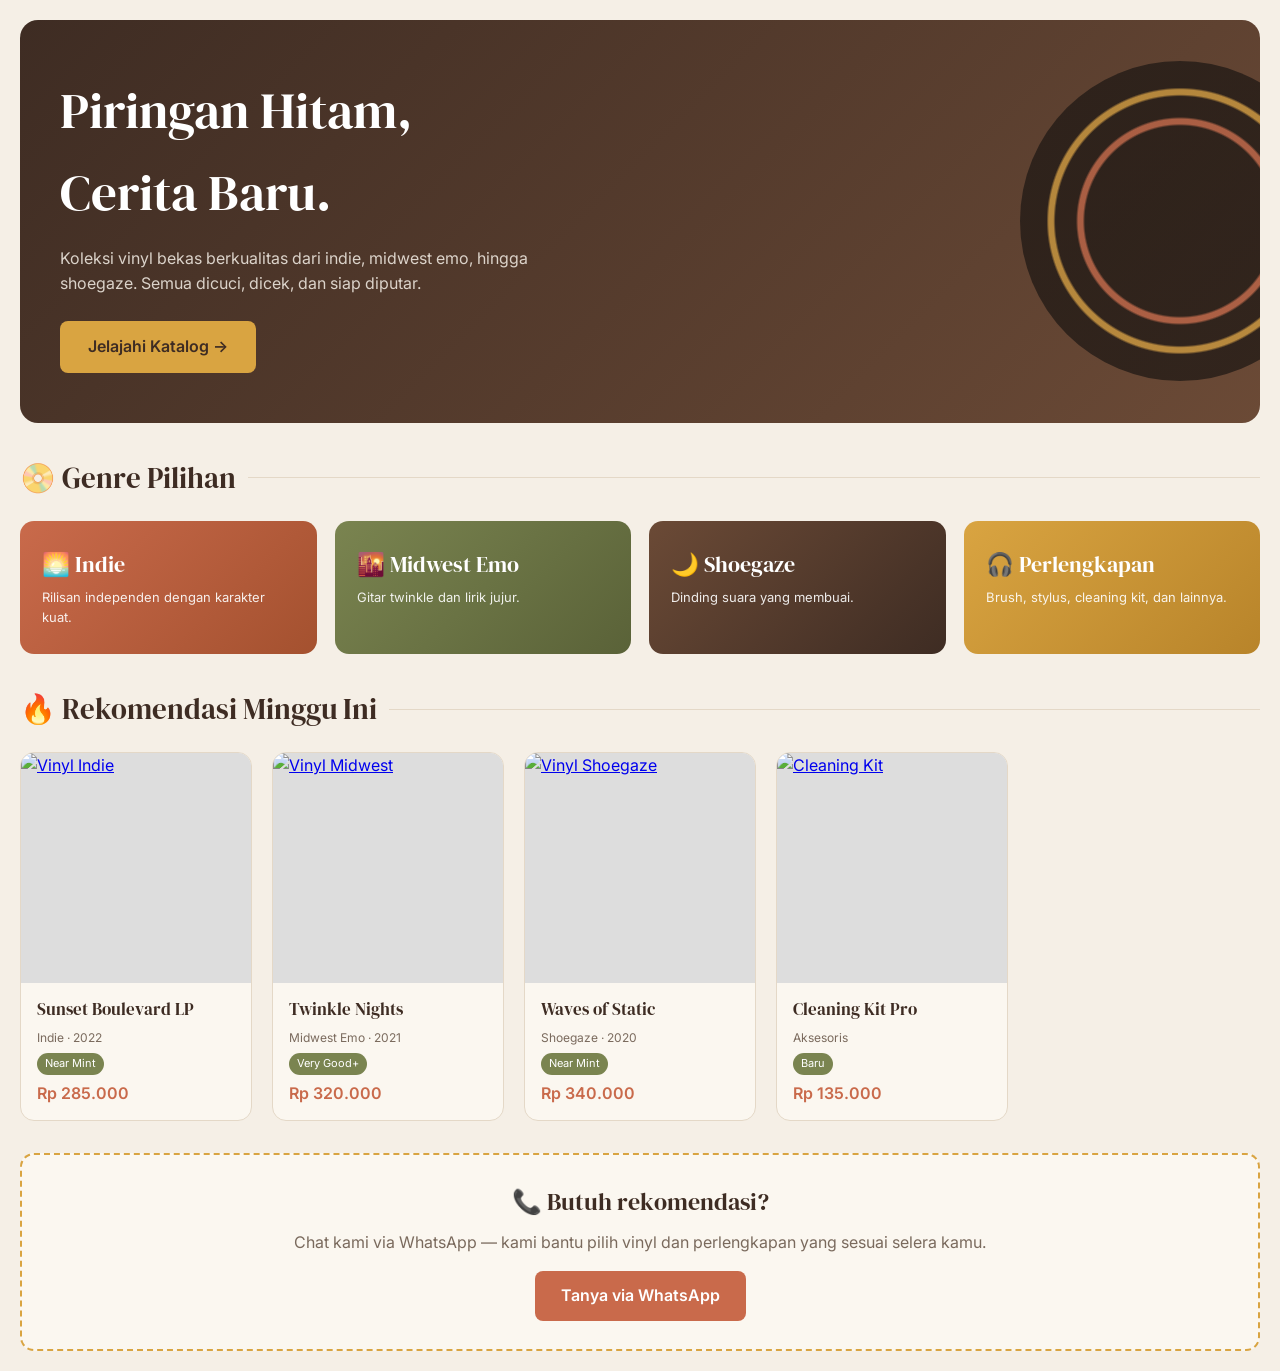
==== home.html @ dedf7e5f "Add files via upload" ====
<!DOCTYPE html>
<html lang="id">
<head>
    <meta charset="UTF-8">
    <meta name="viewport" content="width=device-width, initial-scale=1.0">
    <title>Home — Vinyl Hilmi</title>
    <link href="https://fonts.googleapis.com/css2?family=DM+Serif+Display&family=Inter:wght@400;500;600;700&display=swap" rel="stylesheet">
    <style>
        :root {
            --cream:#F5EFE6; --cream-soft:#FBF7F0; --brown-deep:#3E2C23;
            --brown-warm:#6B4A36; --terracotta:#C96A4B; --terracotta-d:#A4512F;
            --mustard:#D9A441; --olive:#7A8450; --border:#E4D8C7; --text-muted:#7A6A5D;
        }
        * { margin:0; padding:0; box-sizing:border-box; }
        body { font-family:'Inter',sans-serif; background:var(--cream); color:var(--brown-deep); line-height:1.6; padding:20px; }
        h1,h2,h3 { font-family:'DM Serif Display',serif; font-weight:400; }

        .hero {
            background: linear-gradient(135deg, var(--brown-deep) 0%, var(--brown-warm) 100%);
            color: #fff;
            padding: 50px 40px;
            border-radius: 18px;
            margin-bottom: 32px;
            position: relative;
            overflow: hidden;
            animation: fadeUp 0.7s ease-out;
        }
        .hero::after {
            content:"";
            position:absolute; right:-80px; top:50%;
            width:320px; height:320px;
            background: radial-gradient(circle, #1A1512 0 42%, var(--terracotta) 43% 45%, #1A1512 46% 55%, var(--mustard) 56% 58%, #1A1512 59% 100%);
            border-radius:50%;
            transform: translateY(-50%);
            animation: spin 20s linear infinite;
            opacity:0.7;
        }
        @keyframes spin { to { transform: translateY(-50%) rotate(360deg); } }
        @keyframes fadeUp { from { opacity:0; transform: translateY(20px); } to { opacity:1; transform:translateY(0); } }

        .hero h1 { font-size: clamp(2rem, 5vw, 3.2rem); margin-bottom: 12px; position:relative; z-index:2; }
        .hero p { color: rgba(245,239,230,0.85); max-width: 520px; margin-bottom: 24px; position:relative; z-index:2; }
        .hero .btn {
            display:inline-block;
            background: var(--mustard); color: var(--brown-deep);
            padding: 13px 28px; border-radius: 8px;
            font-weight: 600; text-decoration: none;
            position: relative; z-index: 2;
            transition: 0.25s;
        }
        .hero .btn:hover { background: #f0b855; transform: translateY(-2px); }

        .section-title { font-size: 1.8rem; margin: 32px 0 20px; display: flex; align-items: center; gap: 12px; }
        .section-title::after { content:""; flex:1; height:1px; background:var(--border); }

        .grid {
            display: grid;
            grid-template-columns: repeat(auto-fill, minmax(200px, 1fr));
            gap: 20px;
        }
        .card {
            background: var(--cream-soft);
            border: 1px solid var(--border);
            border-radius: 14px;
            overflow: hidden;
            transition: transform 0.3s, box-shadow 0.3s;
            animation: fadeUp 0.6s ease-out backwards;
        }
        .card:nth-child(1){animation-delay:.05s} .card:nth-child(2){animation-delay:.1s}
        .card:nth-child(3){animation-delay:.15s} .card:nth-child(4){animation-delay:.2s}
        .card:hover { transform: translateY(-6px); box-shadow: 0 14px 30px rgba(62,44,35,0.15); }
        .card a { display:block; overflow:hidden; aspect-ratio: 1/1; background:#ddd; }
        .card img { width:100%; height:100%; object-fit:cover; transition: transform 0.5s; }
        .card:hover img { transform: scale(1.06); }
        .card-body { padding: 14px 16px; }
        .card-body h3 { font-size: 1.05rem; margin-bottom: 4px; }
        .card-body .genre { font-size:12px; color:var(--text-muted); }
        .card-body .price { color: var(--terracotta); font-weight:600; margin-top:6px; }
        .condition {
            display:inline-block; font-size:11px; padding:2px 8px;
            background: var(--olive); color:#fff; border-radius: 20px;
            margin-top: 6px;
        }

        .kategori-row { display:grid; grid-template-columns:repeat(auto-fit,minmax(220px,1fr)); gap:18px; }
        .kategori {
            padding: 26px 22px;
            border-radius: 14px;
            color:#fff;
            text-decoration:none;
            transition: transform 0.3s;
            position:relative;
            overflow:hidden;
        }
        .kategori:hover { transform: translateY(-4px) rotate(-0.5deg); }
        .kategori h3 { font-size:1.4rem; margin-bottom:4px; }
        .kategori p { font-size: 13px; opacity: 0.9; }
        .k-indie   { background: linear-gradient(135deg, #C96A4B, #A4512F); }
        .k-midwest { background: linear-gradient(135deg, #7A8450, #5a6238); }
        .k-shoegaze{ background: linear-gradient(135deg, #6B4A36, #3E2C23); }
        .k-aksesoris{ background: linear-gradient(135deg, #D9A441, #b8842a); }

        .promo {
            margin-top: 32px;
            padding: 28px;
            background: var(--cream-soft);
            border: 2px dashed var(--mustard);
            border-radius: 14px;
            text-align: center;
        }
        .promo h3 { font-size: 1.5rem; margin-bottom: 8px; }
        .promo p { color: var(--text-muted); margin-bottom: 16px; }
        .promo a {
            display:inline-block; background: var(--terracotta); color:#fff;
            padding: 12px 26px; border-radius: 8px; text-decoration:none; font-weight:600;
            transition: 0.25s;
        }
        .promo a:hover { background: var(--terracotta-d); }
    </style>
</head>
<body>

    <section class="hero">
        <h1>Piringan Hitam,<br>Cerita Baru.</h1>
        <p>Koleksi vinyl bekas berkualitas dari indie, midwest emo, hingga shoegaze. Semua dicuci, dicek, dan siap diputar.</p>
        <a href="katalog.html" class="btn">Jelajahi Katalog →</a>
    </section>

    <h2 class="section-title">📀 Genre Pilihan</h2>
    <div class="kategori-row">
        <a href="productsi.html" class="kategori k-indie">
            <h3>🌅 Indie</h3>
            <p>Rilisan independen dengan karakter kuat.</p>
        </a>
        <a href="productsm.html" class="kategori k-midwest">
            <h3>🌇 Midwest Emo</h3>
            <p>Gitar twinkle dan lirik jujur.</p>
        </a>
        <a href="productss.html" class="kategori k-shoegaze">
            <h3>🌙 Shoegaze</h3>
            <p>Dinding suara yang membuai.</p>
        </a>
        <a href="perlengkapan.html" class="kategori k-aksesoris">
            <h3>🎧 Perlengkapan</h3>
            <p>Brush, stylus, cleaning kit, dan lainnya.</p>
        </a>
    </div>

    <h2 class="section-title">🔥 Rekomendasi Minggu Ini</h2>
    <div class="grid">
        <div class="card">
            <a href="https://www.tokopedia.com/search?q=vinyl+indie" target="_blank" rel="noopener">
                <img src="https://images.unsplash.com/photo-1539375665275-f9de415ef9ac?w=600&auto=format&fit=crop" alt="Vinyl Indie">
            </a>
            <div class="card-body">
                <h3>Sunset Boulevard LP</h3>
                <p class="genre">Indie · 2022</p>
                <span class="condition">Near Mint</span>
                <p class="price">Rp 285.000</p>
            </div>
        </div>
        <div class="card">
            <a href="https://www.tokopedia.com/search?q=vinyl+midwest+emo" target="_blank" rel="noopener">
                <img src="https://images.unsplash.com/photo-1461360370896-922624d12aa1?w=600&auto=format&fit=crop" alt="Vinyl Midwest">
            </a>
            <div class="card-body">
                <h3>Twinkle Nights</h3>
                <p class="genre">Midwest Emo · 2021</p>
                <span class="condition">Very Good+</span>
                <p class="price">Rp 320.000</p>
            </div>
        </div>
        <div class="card">
            <a href="https://www.tokopedia.com/search?q=vinyl+shoegaze" target="_blank" rel="noopener">
                <img src="https://images.unsplash.com/photo-1483412033650-1015ddeb83d1?w=600&auto=format&fit=crop" alt="Vinyl Shoegaze">
            </a>
            <div class="card-body">
                <h3>Waves of Static</h3>
                <p class="genre">Shoegaze · 2020</p>
                <span class="condition">Near Mint</span>
                <p class="price">Rp 340.000</p>
            </div>
        </div>
        <div class="card">
            <a href="https://www.tokopedia.com/search?q=vinyl+cleaner+kit" target="_blank" rel="noopener">
                <img src="https://images.unsplash.com/photo-1487215078519-e21cc028cb29?w=600&auto=format&fit=crop" alt="Cleaning Kit">
            </a>
            <div class="card-body">
                <h3>Cleaning Kit Pro</h3>
                <p class="genre">Aksesoris</p>
                <span class="condition">Baru</span>
                <p class="price">Rp 135.000</p>
            </div>
        </div>
    </div>

    <div class="promo">
        <h3>📞 Butuh rekomendasi?</h3>
        <p>Chat kami via WhatsApp — kami bantu pilih vinyl dan perlengkapan yang sesuai selera kamu.</p>
        <a href="https://wa.me/6281234567890?text=Halo%20Vinyl%20Hilmi,%20saya%20mau%20tanya%20produk" target="_blank" rel="noopener">Tanya via WhatsApp</a>
    </div>

</body>
</html>
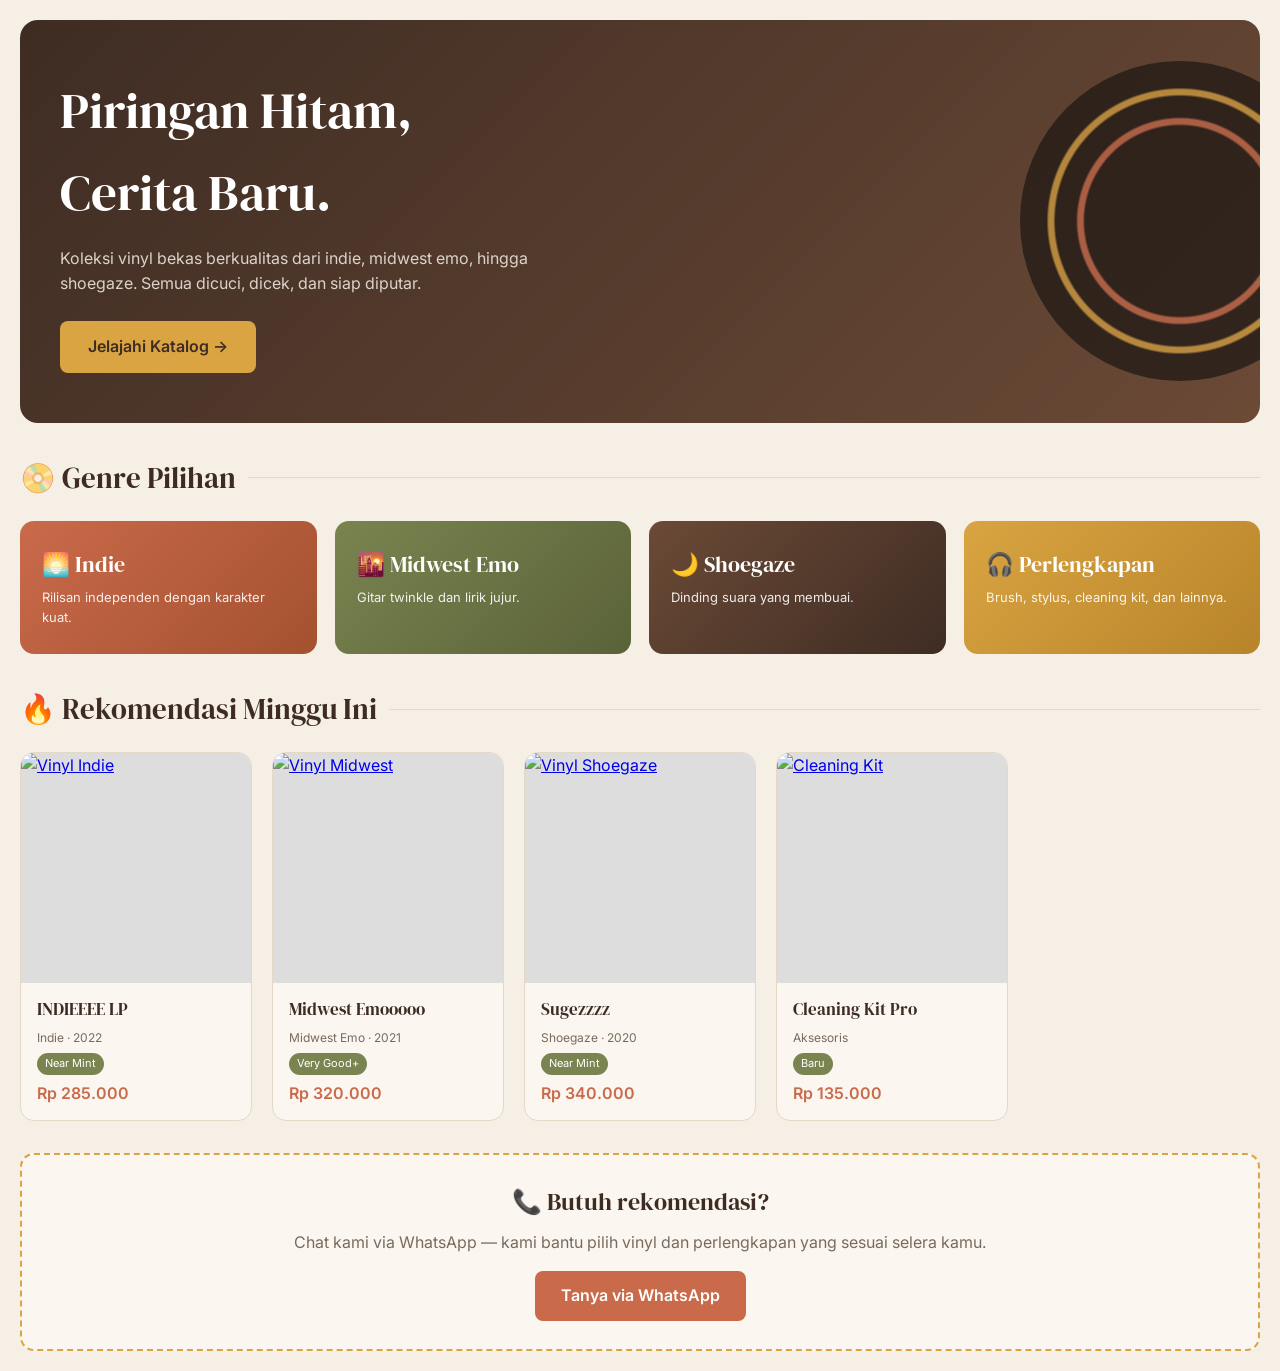
==== commit b431dc53: "home.html" ====
--- a/home.html
+++ b/home.html
@@ -128,19 +128,19 @@
 
     <h2 class="section-title">📀 Genre Pilihan</h2>
     <div class="kategori-row">
-        <a href="productsi.html" class="kategori k-indie">
+        <a href="katalog.html" class="kategori k-indie">
             <h3>🌅 Indie</h3>
             <p>Rilisan independen dengan karakter kuat.</p>
         </a>
-        <a href="productsm.html" class="kategori k-midwest">
+        <a href="katalog.html" class="kategori k-midwest">
             <h3>🌇 Midwest Emo</h3>
             <p>Gitar twinkle dan lirik jujur.</p>
         </a>
-        <a href="productss.html" class="kategori k-shoegaze">
+        <a href="katalog.html" class="kategori k-shoegaze">
             <h3>🌙 Shoegaze</h3>
             <p>Dinding suara yang membuai.</p>
         </a>
-        <a href="perlengkapan.html" class="kategori k-aksesoris">
+        <a href="katalog.html" class="kategori k-aksesoris">
             <h3>🎧 Perlengkapan</h3>
             <p>Brush, stylus, cleaning kit, dan lainnya.</p>
         </a>
@@ -153,7 +153,7 @@
                 <img src="https://images.unsplash.com/photo-1539375665275-f9de415ef9ac?w=600&auto=format&fit=crop" alt="Vinyl Indie">
             </a>
             <div class="card-body">
-                <h3>Sunset Boulevard LP</h3>
+                <h3>INDIEEEE LP</h3>
                 <p class="genre">Indie · 2022</p>
                 <span class="condition">Near Mint</span>
                 <p class="price">Rp 285.000</p>
@@ -164,7 +164,7 @@
                 <img src="https://images.unsplash.com/photo-1461360370896-922624d12aa1?w=600&auto=format&fit=crop" alt="Vinyl Midwest">
             </a>
             <div class="card-body">
-                <h3>Twinkle Nights</h3>
+                <h3>Midwest Emooooo</h3>
                 <p class="genre">Midwest Emo · 2021</p>
                 <span class="condition">Very Good+</span>
                 <p class="price">Rp 320.000</p>
@@ -175,7 +175,7 @@
                 <img src="https://images.unsplash.com/photo-1483412033650-1015ddeb83d1?w=600&auto=format&fit=crop" alt="Vinyl Shoegaze">
             </a>
             <div class="card-body">
-                <h3>Waves of Static</h3>
+                <h3>Sugezzzz</h3>
                 <p class="genre">Shoegaze · 2020</p>
                 <span class="condition">Near Mint</span>
                 <p class="price">Rp 340.000</p>
@@ -201,4 +201,4 @@
     </div>
 
 </body>
-</html>+</html>
